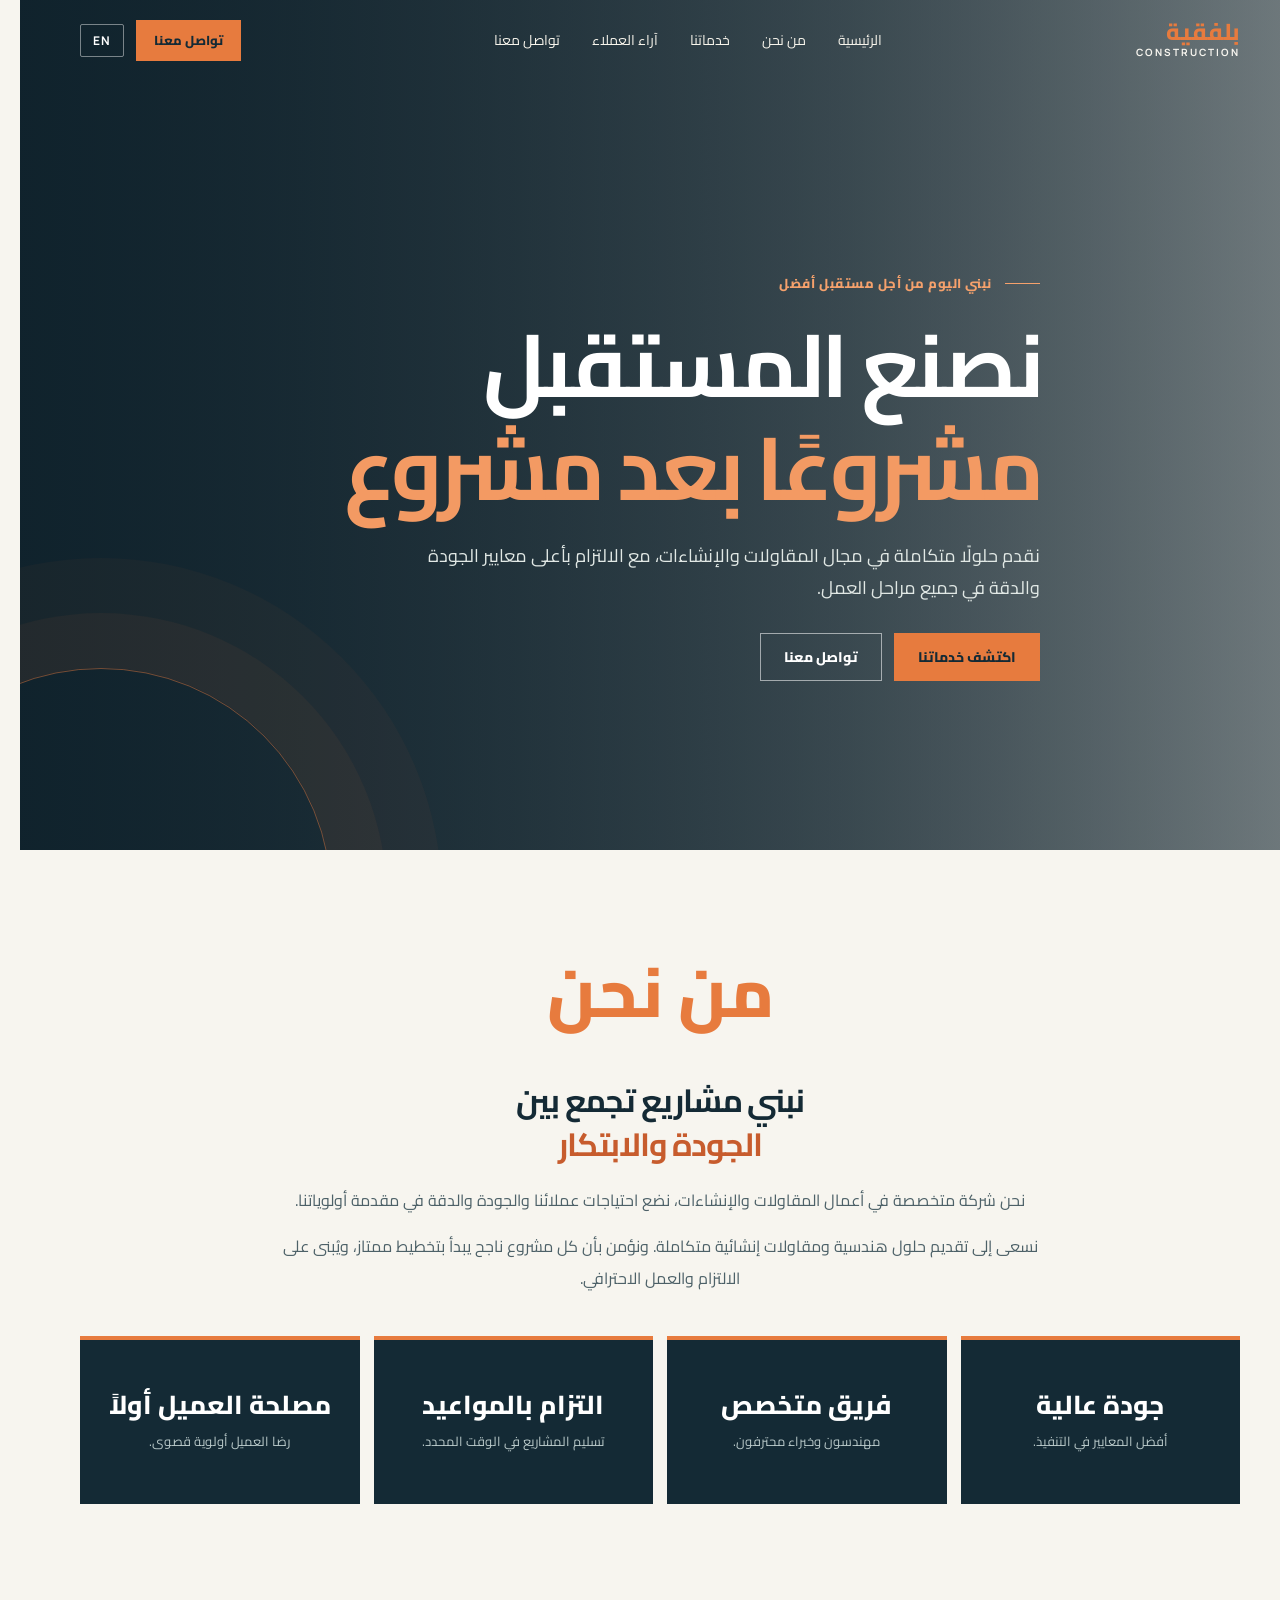
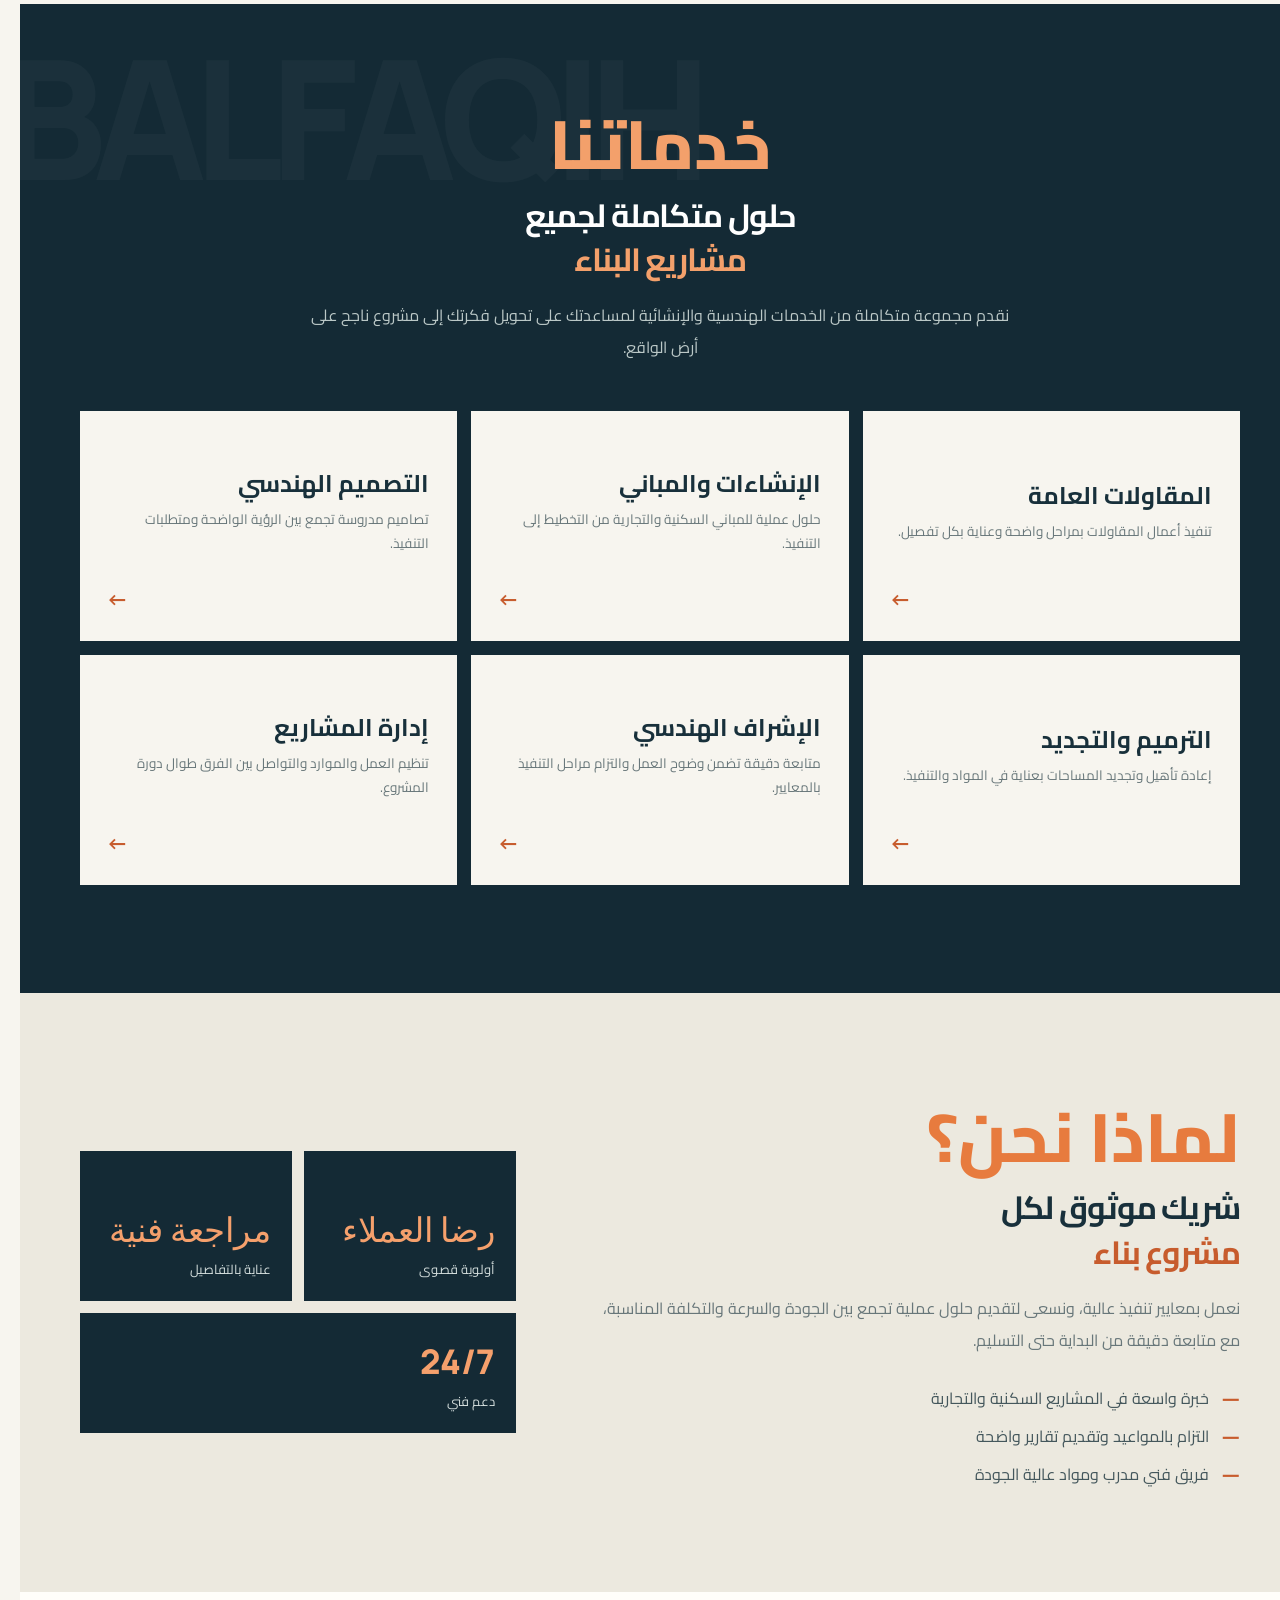
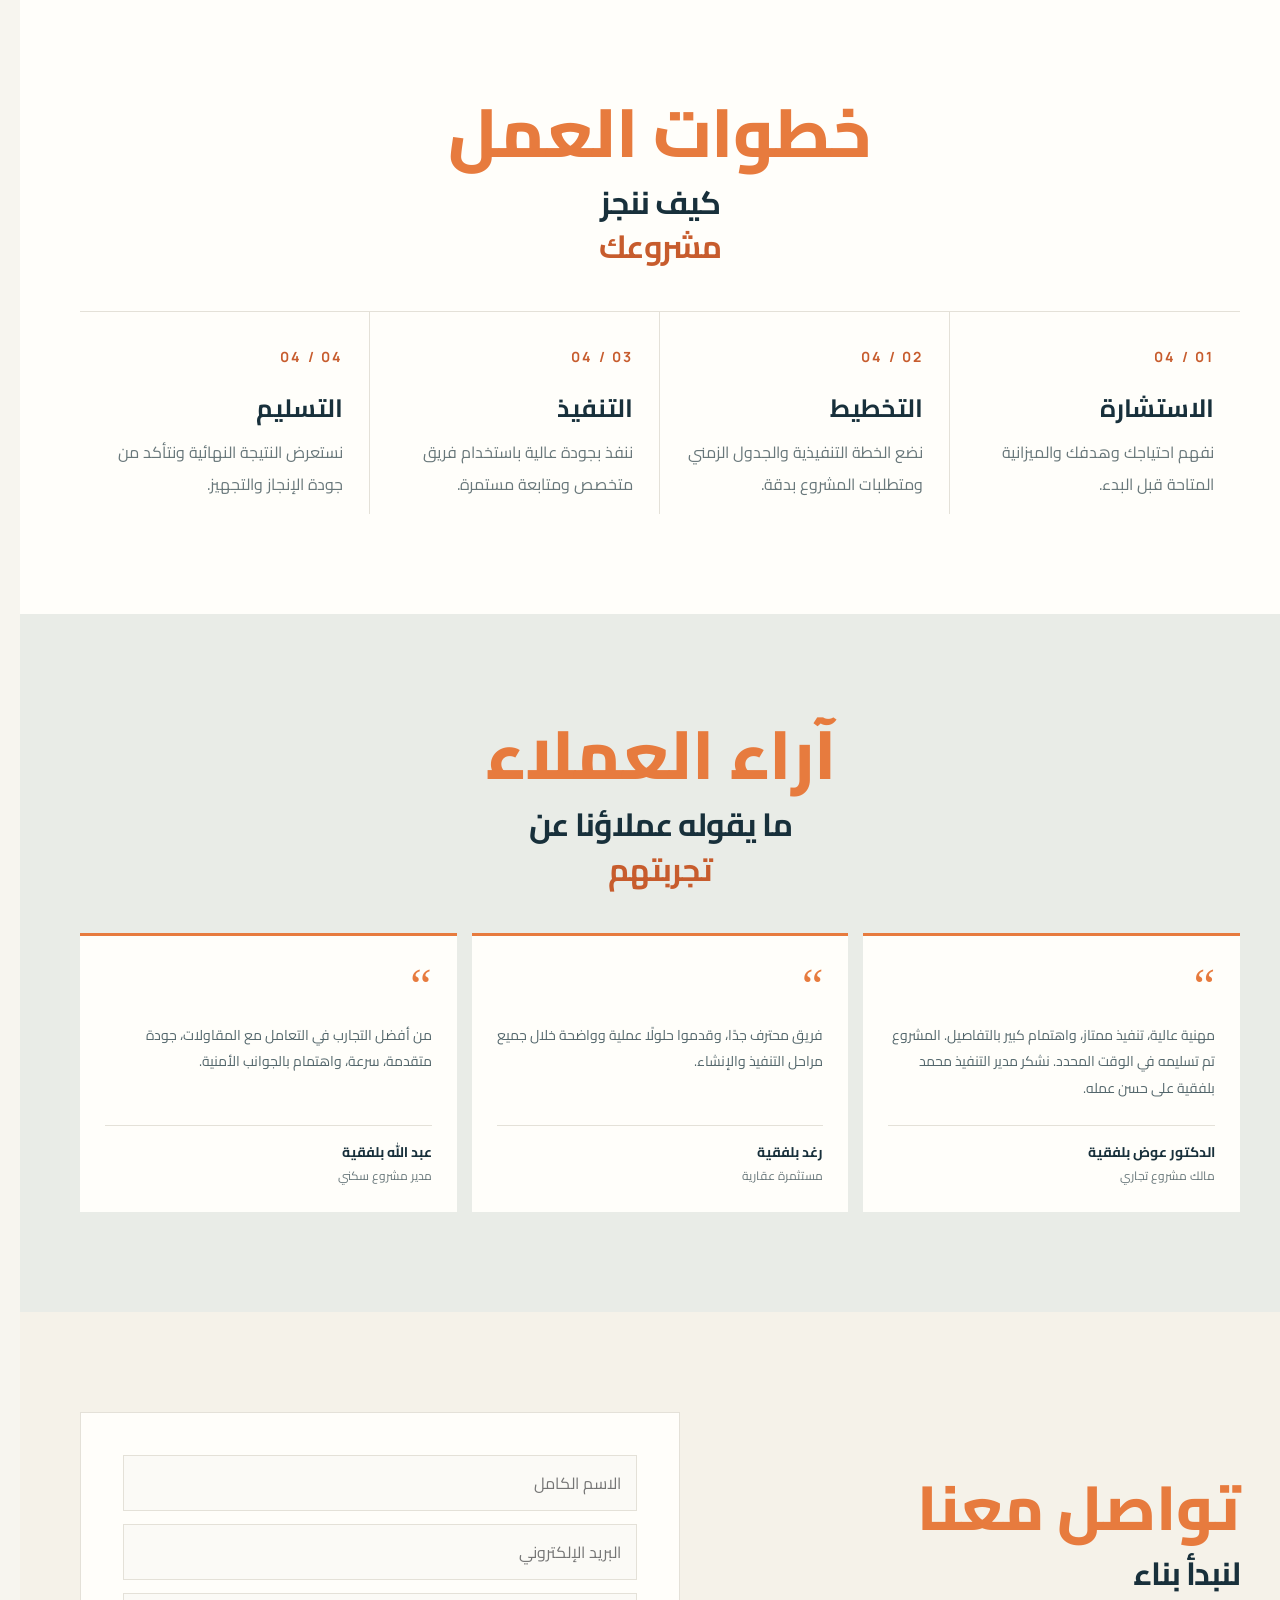
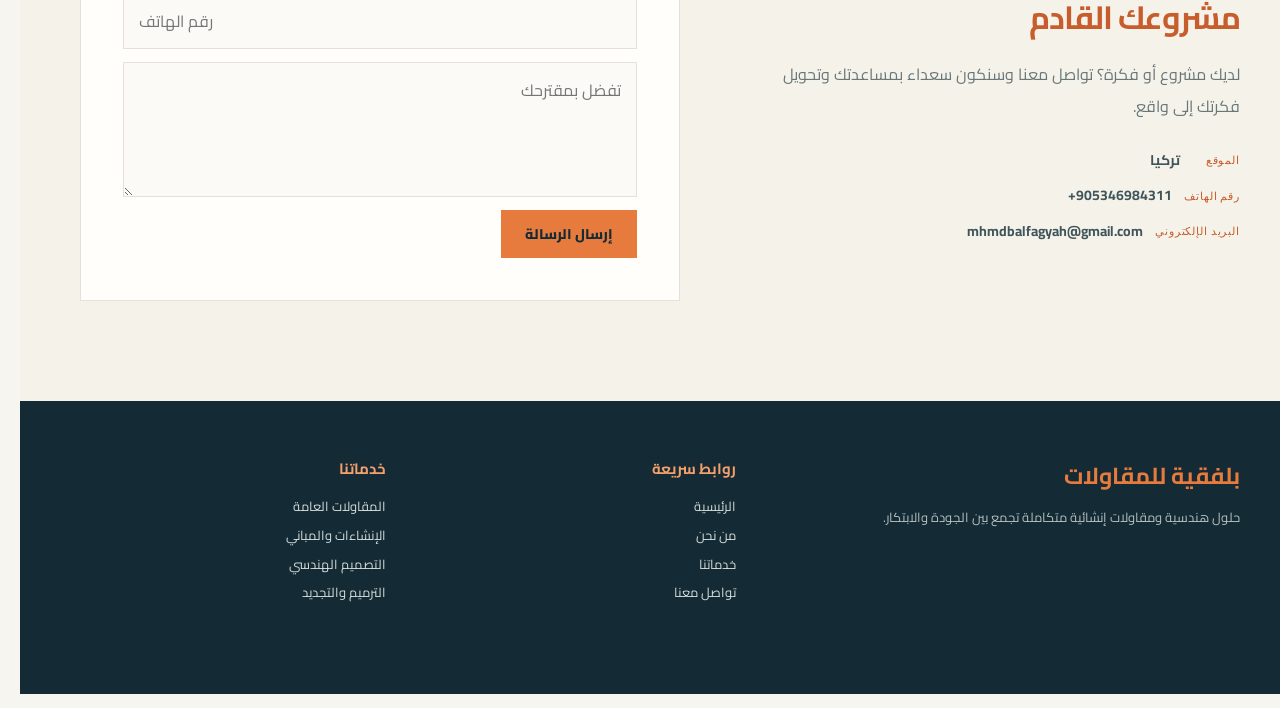
==== index.html @ ac003ad8 "Add files via upload" ====
<!doctype html>
<html lang="ar" dir="rtl">
  <head>
    <meta charset="UTF-8" />
    <meta name="viewport" content="width=device-width, initial-scale=1" />
    <meta name="theme-color" content="#142a35" />
    <meta
      name="description"
      content="Balfaqıh Construction — حلول هندسية ومقاولات إنشائية متكاملة."
    />
    <title>Balfaqıh Construction | بلفقية للمقاولات</title>
    <link rel="stylesheet" href="styles.css" />
    <script src="main.js" defer></script>
  </head>
  <body>
    <div id="app"></div>
  </body>
</html>
---- styles.css ----
@import url('https://fonts.googleapis.com/css2?family=Cairo:wght@400;500;600;700;800&family=Manrope:wght@400;500;600;700;800&display=swap');

:root {
  font-family: 'Cairo', sans-serif;
  color: #18303b;
  background: #f7f5ef;
  font-synthesis: none;
  text-rendering: optimizeLegibility;
  -webkit-font-smoothing: antialiased;
  --ink: #18303b;
  --deep: #142a35;
  --orange: #e77b3e;
  --orange-dark: #c75c2d;
  --cream: #f7f5ef;
  --paper: #fffefa;
  --muted: #68777a;
  --line: #e4e1d8;
  --serif: Georgia, 'Times New Roman', serif;
}
* { box-sizing: border-box; }
html { scroll-behavior: smooth; scroll-padding-top: 92px; }
body { margin: 0; min-width: 320px; background: var(--cream); color: var(--ink); line-height: 1.75; }
button, input, textarea { font: inherit; }
a { color: inherit; text-decoration: none; }
button { cursor: pointer; }
img { display: block; max-width: 100%; }
.container { width: min(1160px, calc(100% - 48px)); margin-inline: auto; }
.site-header { position: absolute; inset: 0 0 auto; z-index: 10; color: #fff; padding: 20px 0; transition: background .25s, padding .25s; }
.site-header.is-fixed { position: fixed; padding: 12px 0; background: rgba(20,42,53,.96); backdrop-filter: blur(12px); box-shadow: 0 8px 28px #10263022; }
.navbar { display: flex; align-items: center; justify-content: space-between; gap: 28px; }
.brand { display: flex; flex-direction: column; line-height: 1.08; flex-shrink: 0; }
.brand-ar { color: var(--orange); font-size: 23px; font-weight: 800; }
.brand-en { color: #f7f5ef; font: 700 10px/1.5 'Manrope', sans-serif; letter-spacing: .2em; }
.nav-links { display: flex; align-items: center; gap: clamp(16px, 2.5vw, 34px); }
.nav-links a { color: #f8f5ec; font-size: 14px; transition: color .2s; }
.nav-links a:hover, .nav-links a:focus-visible { color: #ffb27a; }
.head-actions { display: flex; align-items: center; gap: 12px; }
.language-toggle { border: 1px solid #ffffff70; border-radius: 2px; padding: 7px 12px; color: #fff; background: transparent; font: 700 12px 'Manrope', sans-serif; letter-spacing: .08em; }
.language-toggle:hover { background: #ffffff18; }
.header-contact { padding: 9px 18px; background: var(--orange); color: var(--deep); font-weight: 800; font-size: 13px; }
.menu-toggle { display: none; width: 42px; height: 42px; border: 1px solid #ffffff70; background: transparent; color: white; font-size: 22px; }
.hero { min-height: 680px; min-height: min(850px, 100svh); display: flex; align-items: center; position: relative; color: white; background-size: cover; background-position: center; overflow: hidden; }
.hero:before { content: ''; position: absolute; inset: 0; background-image: linear-gradient(90deg, rgba(14,33,43,.90), rgba(14,33,43,.54) 65%, rgba(14,33,43,.32)); }
.hero:after { content: ''; position: absolute; width: 460px; height: 460px; border: 1px solid #e77b3e77; border-radius: 50%; inset-inline-end: -150px; bottom: -280px; box-shadow: 0 0 0 55px #e77b3e0d, 0 0 0 110px #e77b3e09; }
.hero-content { position: relative; z-index: 1; padding-top: 90px; max-width: 760px; animation: rise .8s both; }
@keyframes rise { from { opacity: 0; transform: translateY(18px); } to { opacity: 1; transform: translateY(0); } }
.eyebrow { display: flex; align-items: center; gap: 13px; color: #f5a16c; font-size: 13px; font-weight: 800; letter-spacing: .04em; }
.eyebrow:before { content: ''; width: 35px; height: 1px; background: currentColor; }
.hero h1 { font-size: clamp(48px, 7.5vw, 88px); line-height: 1.18; margin: 18px 0 20px; letter-spacing: -.04em; }
.hero h1 span { display: block; color: #f39a63; }
.hero-description { color: #e1e8e5; font-size: clamp(15px, 1.5vw, 18px); max-width: 630px; margin: 0 0 30px; }
.hero-buttons { display: flex; gap: 12px; flex-wrap: wrap; }
.button { min-height: 48px; display: inline-flex; align-items: center; justify-content: center; padding: 10px 23px; font-weight: 800; font-size: 14px; border: 1px solid transparent; transition: transform .2s, background .2s, color .2s; }
.button:hover { transform: translateY(-2px); }
.button-primary { background: var(--orange); color: var(--deep); }
.button-primary:hover { background: #f3985f; }
.button-outline { color: #fff; border-color: #ffffff8c; }
.button-outline:hover { background: #fff; color: var(--deep); }
.hero-index { position: absolute; z-index: 1; inset-inline-end: max(24px, calc((100% - 1160px)/2)); bottom: 46px; color: #ffffffa8; font: 600 11px 'Manrope', sans-serif; letter-spacing: .2em; writing-mode: vertical-rl; }
.about { padding: 102px 0 100px; }
.about-heading { text-align: center; margin: 0 auto 44px; }
.about-heading .section-title { margin-bottom: 0; }
.section-kicker { color: var(--orange-dark); font-weight: 800; font-size: 20px; margin: 0 0 7px; }
.about-heading .section-kicker { font-size: clamp(44px, 6vw, 68px); font-weight: 800; line-height: 1.2; color: var(--orange); }
.about .section-title { color: var(--deep); }
.about .section-description { color: #4d6168; }
.section-title { font-size: clamp(32px, 4vw, 49px); line-height: 1.38; letter-spacing: -.035em; margin: 0 0 18px; }
.section-title span, .orange { color: var(--orange-dark); }
.about-copy { max-width: 860px; margin: auto; text-align: center; }
.about-copy .section-title { font-size: clamp(23px, 2.7vw, 32px); }
.section-description { color: var(--muted); line-height: 2; margin: 0 auto 14px; max-width: 780px; }
.feature-grid { display: grid; grid-template-columns: repeat(4, 1fr); gap: 14px; margin-top: 42px; }
.feature-box { min-height: 168px; padding: 26px 20px; background: var(--deep); color: #fff; position: relative; display: flex; flex-direction: column; align-items: center; justify-content: center; text-align: center; gap: 8px; }
.feature-box:before { content: ''; position: absolute; inset: 0 0 auto; height: 4px; background: var(--orange); }
.feature-box h3 { font-size: clamp(21px, 2.1vw, 26px); font-weight: 800; line-height: 1.35; margin: 0; }
.feature-box p { color: #b9c9c9; font-size: 13px; margin: 0; }
.services { background: var(--deep); color: #fff; padding: 100px 0 108px; position: relative; }
.services:before { content: 'BALFAQIH'; position: absolute; inset-inline-end: -20px; top: 30px; font: 800 clamp(70px, 13vw, 170px)/1 'Manrope', sans-serif; color: #ffffff08; letter-spacing: -.08em; pointer-events: none; }
.services .section-kicker { color: #f3a06b; font-size: clamp(44px, 6vw, 68px); font-weight: 800; line-height: 1.2; }
.services .section-title { font-size: clamp(22px, 2.6vw, 32px); }
.services .section-title span { color: #f3a06b; }
.section-head { position: relative; max-width: 720px; text-align: center; margin: 0 auto 48px; }
.section-head .section-kicker { color: #f3a06b; }
.section-head .section-description { color: #bbc8c7; }
.service-grid { display: grid; grid-template-columns: repeat(3, 1fr); gap: 14px; position: relative; }
.service-card { min-height: 230px; display: flex; flex-direction: column; justify-content: center; text-align: start; color: var(--ink); background: #f7f5ef; border: 1px solid transparent; padding: 27px 27px 56px; position: relative; overflow: hidden; transition: transform .25s, background .25s, border-color .25s, color .25s; }
.service-card:hover, .service-card:focus-visible { transform: translateY(-5px); background: #1d4152; border-color: #e77b3e99; color: #fff; }
.service-card h3 { font-size: 24px; line-height: 1.4; margin: 0 0 8px; }
.service-card p { color: var(--muted); font-size: 13.5px; margin: 0; transition: color .25s; }
.service-card:hover p, .service-card:focus-visible p { color: #c6d4d3; }
.service-card:hover .service-arrow, .service-card:focus-visible .service-arrow { color: #f3a06b; }
.service-arrow { position: absolute; bottom: 26px; inset-inline-end: 25px; color: var(--orange-dark); font: 700 22px 'Manrope', sans-serif; }
.why-us { padding: 104px 0; background: #ece9df; }
.why-grid { display: grid; grid-template-columns: 1.2fr .8fr; gap: 70px; align-items: center; }
.why-copy .section-kicker { font-size: clamp(44px, 6vw, 68px); font-weight: 800; line-height: 1.2; color: var(--orange); }
.why-copy .section-title { font-size: clamp(22px, 2.6vw, 32px); }
.why-copy .section-title { max-width: 540px; }
.why-points { display: grid; gap: 10px; margin-top: 28px; }
.why-point { display: flex; gap: 13px; align-items: baseline; color: #44575c; }
.why-point:before { content: '—'; color: var(--orange-dark); font-weight: 800; }
.why-stats { display: grid; grid-template-columns: 1fr 1fr; gap: 12px; }
.mini-stat { background: var(--deep); color: white; min-height: 150px; display: flex; flex-direction: column; justify-content: flex-end; padding: 21px; }
.mini-stat:last-child { grid-column: span 2; min-height: 120px; }
.mini-stat strong { font: 800 34px 'Manrope', sans-serif; color: #f5a06c; line-height: 1.1; }
.mini-stat span { font-size: 13px; color: #d4dedd; margin-top: 9px; }
.process { padding: 100px 0; background: var(--paper); }
.process .section-head { margin-bottom: 42px; }
.process-grid { display: grid; grid-template-columns: repeat(4, 1fr); gap: 0; border-top: 1px solid var(--line); }
.process-step { padding: 26px 23px 10px; border-inline-start: 1px solid var(--line); }
.process-step:first-child { border-inline-start: 0; }
.process-num { font: 700 12px 'Manrope', sans-serif; letter-spacing: .15em; color: var(--orange-dark); }
.process-step h3 { font-size: 19px; margin: 14px 0 6px; }
.process-step p { color: var(--muted); font-size: 13px; margin: 0; line-height: 1.9; }
.testimonials { padding: 100px 0; background: #e9ece7; }
.testimonials .section-head { margin-bottom: 42px; }
.testimonial-grid { display: grid; grid-template-columns: repeat(3, 1fr); gap: 15px; }
.testimonial-card { background: var(--paper); padding: 26px 25px; border-top: 3px solid var(--orange); display: flex; flex-direction: column; min-height: 245px; }
.quote-mark { color: var(--orange); font: 48px/1 var(--serif); }
.testimonial-card > p { color: #53666b; font-size: 14px; line-height: 1.9; margin: 12px 0 24px; flex: 1; }
.client-info { border-top: 1px solid var(--line); padding-top: 14px; display: flex; flex-direction: column; }
.client-info strong { font-size: 14px; }
.client-info span { color: var(--muted); font-size: 12px; }
.contact { padding: 100px 0; background: #f5f2e9; }
.contact-grid { display: grid; grid-template-columns: .9fr 1.1fr; gap: 70px; align-items: center; }
.contact-info { display: grid; gap: 11px; margin-top: 26px; }
.contact-info a, .contact-info p { display: flex; gap: 12px; align-items: center; margin: 0; color: #3f555b; font-size: 14px; }
.contact-info span { color: var(--orange-dark); font: 700 11px 'Manrope', sans-serif; letter-spacing: .08em; min-width: 48px; }
.contact-form { background: var(--paper); padding: clamp(24px, 4vw, 42px); display: grid; gap: 13px; border: 1px solid var(--line); }
.contact-form input, .contact-form textarea { width: 100%; color: var(--ink); background: #fbfaf6; border: 1px solid var(--line); padding: 13px 15px; outline: none; text-align: start; transition: border-color .2s; }
.contact-form input:focus, .contact-form textarea:focus { border-color: var(--orange); }
.contact-form textarea { min-height: 135px; resize: vertical; }
.contact-form .button { justify-self: start; }
.site-footer { background: var(--deep); color: #e9efeb; padding: 55px 0 20px; }
.footer-grid { display: grid; grid-template-columns: 1.5fr 1fr 1fr; gap: 45px; padding-bottom: 38px; }
.footer-brand { color: var(--orange); font-size: 23px; margin: 0 0 10px; }
.footer-grid p { color: #b5c1c0; font-size: 13px; max-width: 390px; margin: 0; }
.footer-grid h3 { color: #f3a06b; font-size: 15px; margin: 0 0 13px; }
.footer-links { display: grid; gap: 6px; color: #d4ddda; font-size: 13px; }
.footer-links a:hover { color: #f3a06b; }
.copyright { border-top: 1px solid #ffffff20; padding-top: 16px; color: #a9b9b8; text-align: center; font: 11px 'Manrope', sans-serif; }
.scroll-top { position: fixed; z-index: 9; bottom: 22px; inset-inline-end: 22px; width: 43px; height: 43px; border: 0; background: var(--orange); color: var(--deep); font-size: 20px; opacity: 0; transform: translateY(8px); pointer-events: none; transition: opacity .2s, transform .2s; }
.scroll-top.visible { opacity: 1; transform: translateY(0); pointer-events: auto; }
.detail-page { min-height: 100vh; }
.detail-hero { min-height: 100vh; min-height: 100svh; display: flex; align-items: center; color: white; position: relative; background-size: cover; background-position: center; }
.detail-hero:before { content: ''; position: absolute; inset: 0; background: linear-gradient(135deg, rgba(14,33,43,.82), rgba(14,33,43,.74)); }
.detail-hero-content { position: relative; width: min(1160px, calc(100% - 48px)); min-height: 100vh; min-height: 100svh; margin: 0 auto; padding: 130px 0 54px; display: flex; flex-direction: column; align-items: center; justify-content: center; text-align: center; }
.detail-hero .eyebrow { justify-content: center; margin: 12px 0 0; }
.detail-hero h1 { font-size: clamp(36px, 5.4vw, 62px); margin: 5px 0 10px; line-height: 1.25; }
.detail-hero .detail-description { color: #e0e8e4; max-width: 700px; margin: 0 auto 22px; }
.detail-subheading { margin: 0 0 16px; color: #f4a271; font-size: clamp(18px, 2vw, 24px); }
.detail-back { display: inline-flex; align-items: center; gap: 9px; color: #f4a271; font-weight: 700; font-size: 13px; }
.detail-features { width: 100%; display: grid; grid-template-columns: repeat(auto-fit, minmax(min(100%, 245px), 1fr)); gap: 14px; }
.detail-feature { min-height: 118px; padding: 20px 22px; background: rgba(255,254,250,.94); border: 1px solid #ffffff70; border-bottom: 3px solid var(--orange); display: flex; flex-direction: column; align-items: center; justify-content: center; color: var(--ink); text-align: center; backdrop-filter: blur(5px); }
.detail-feature h3 { margin: 0; font-size: 18px; line-height: 1.6; }
html[dir="ltr"] body { font-family: 'Manrope', sans-serif; }
html[dir="ltr"] .hero h1, html[dir="ltr"] .section-title, html[dir="ltr"] .detail-hero h1 { letter-spacing: -.045em; }
html[dir="ltr"] .hero:before { background-image: linear-gradient(90deg, rgba(14,33,43,.90), rgba(14,33,43,.54) 65%, rgba(14,33,43,.32)); }
html[dir="ltr"] .eyebrow:before { order: 0; }
@media (max-width: 900px) {
  .nav-links { gap: 14px; }
  .nav-links a { font-size: 12px; }
  .header-contact { display: none; }
  .feature-grid { grid-template-columns: repeat(2, 1fr); }
  .why-grid { gap: 35px; }
  .process-grid { grid-template-columns: repeat(2, 1fr); }
  .process-step:nth-child(3) { border-inline-start: 0; }
  .contact-grid { gap: 35px; }
}
@media (max-width: 700px) {
  .container { width: min(100% - 36px, 540px); }
  .site-header { padding: 14px 0; }
  .menu-toggle { display: block; order: 3; }
  .head-actions { margin-inline-start: auto; }
  .nav-links { display: none; position: absolute; top: 68px; inset-inline: 18px; padding: 20px; background: var(--deep); border: 1px solid #ffffff2e; flex-direction: column; align-items: stretch; gap: 0; box-shadow: 0 16px 35px #1026304a; }
  .nav-links.open { display: flex; }
  .nav-links a { padding: 11px 7px; font-size: 15px; border-bottom: 1px solid #ffffff1a; }
  .hero { min-height: 720px; min-height: 100svh; }
  .hero-content { padding-top: 85px; }
  .hero h1 { font-size: clamp(43px, 13vw, 65px); }
  .hero-description { font-size: 15px; }
  .hero-index { bottom: 25px; }
  .about, .services, .why-us, .process, .testimonials, .contact { padding: 75px 0; }
  .feature-grid, .service-grid, .testimonial-grid, .detail-features { grid-template-columns: 1fr; }
  .service-card { min-height: 210px; }
  .why-grid, .contact-grid { grid-template-columns: 1fr; }
  .why-stats { grid-template-columns: 1fr 1fr; }
  .mini-stat { min-height: 125px; }
  .process-grid { grid-template-columns: 1fr 1fr; }
  .process-step { padding: 22px 14px; }
  .footer-grid { grid-template-columns: 1fr 1fr; gap: 28px; }
  .footer-grid > :first-child { grid-column: 1 / -1; }
  .detail-hero-content { width: calc(100% - 36px); padding: 120px 0 40px; }
  .detail-features { grid-template-columns: 1fr; max-width: 460px; gap: 9px; }
  .detail-feature { min-height: 76px; padding: 14px 17px; }
  .detail-feature h3 { font-size: 15px; }
}
@media (max-width: 420px) {
  .brand-ar { font-size: 20px; }
  .language-toggle { padding: 7px 9px; }
  .process-grid { grid-template-columns: 1fr; }
  .process-step, .process-step:nth-child(3) { border-inline-start: 0; border-bottom: 1px solid var(--line); }
  .footer-grid { grid-template-columns: 1fr; }
  .footer-grid > :first-child { grid-column: auto; }
}
@media (prefers-reduced-motion: reduce) { *, *::before, *::after { scroll-behavior: auto !important; animation-duration: .01ms !important; transition-duration: .01ms !important; } }

.reveal { opacity: 0; transform: translateY(34px); transition: opacity .8s cubic-bezier(.2,.7,.2,1) var(--d, 0ms), transform .8s cubic-bezier(.2,.7,.2,1) var(--d, 0ms); }
.reveal.in { opacity: 1; transform: none; }

/* large section words, with smaller headings beneath */
.process .section-kicker, .testimonials .section-kicker { font-size: clamp(44px, 6vw, 68px); font-weight: 800; line-height: 1.2; color: var(--orange); }
.contact .section-kicker { font-size: clamp(42px, 5.2vw, 62px); font-weight: 800; line-height: 1.2; color: var(--orange); }
.process .section-title, .testimonials .section-title, .contact .section-title { font-size: clamp(22px, 2.6vw, 32px); }
.process-num { font-size: 14px; }
.process-step { padding: 30px 26px 14px; }
.process-step h3 { font-size: 25px; margin: 16px 0 8px; }
.process-step p { font-size: 16px; line-height: 1.95; }
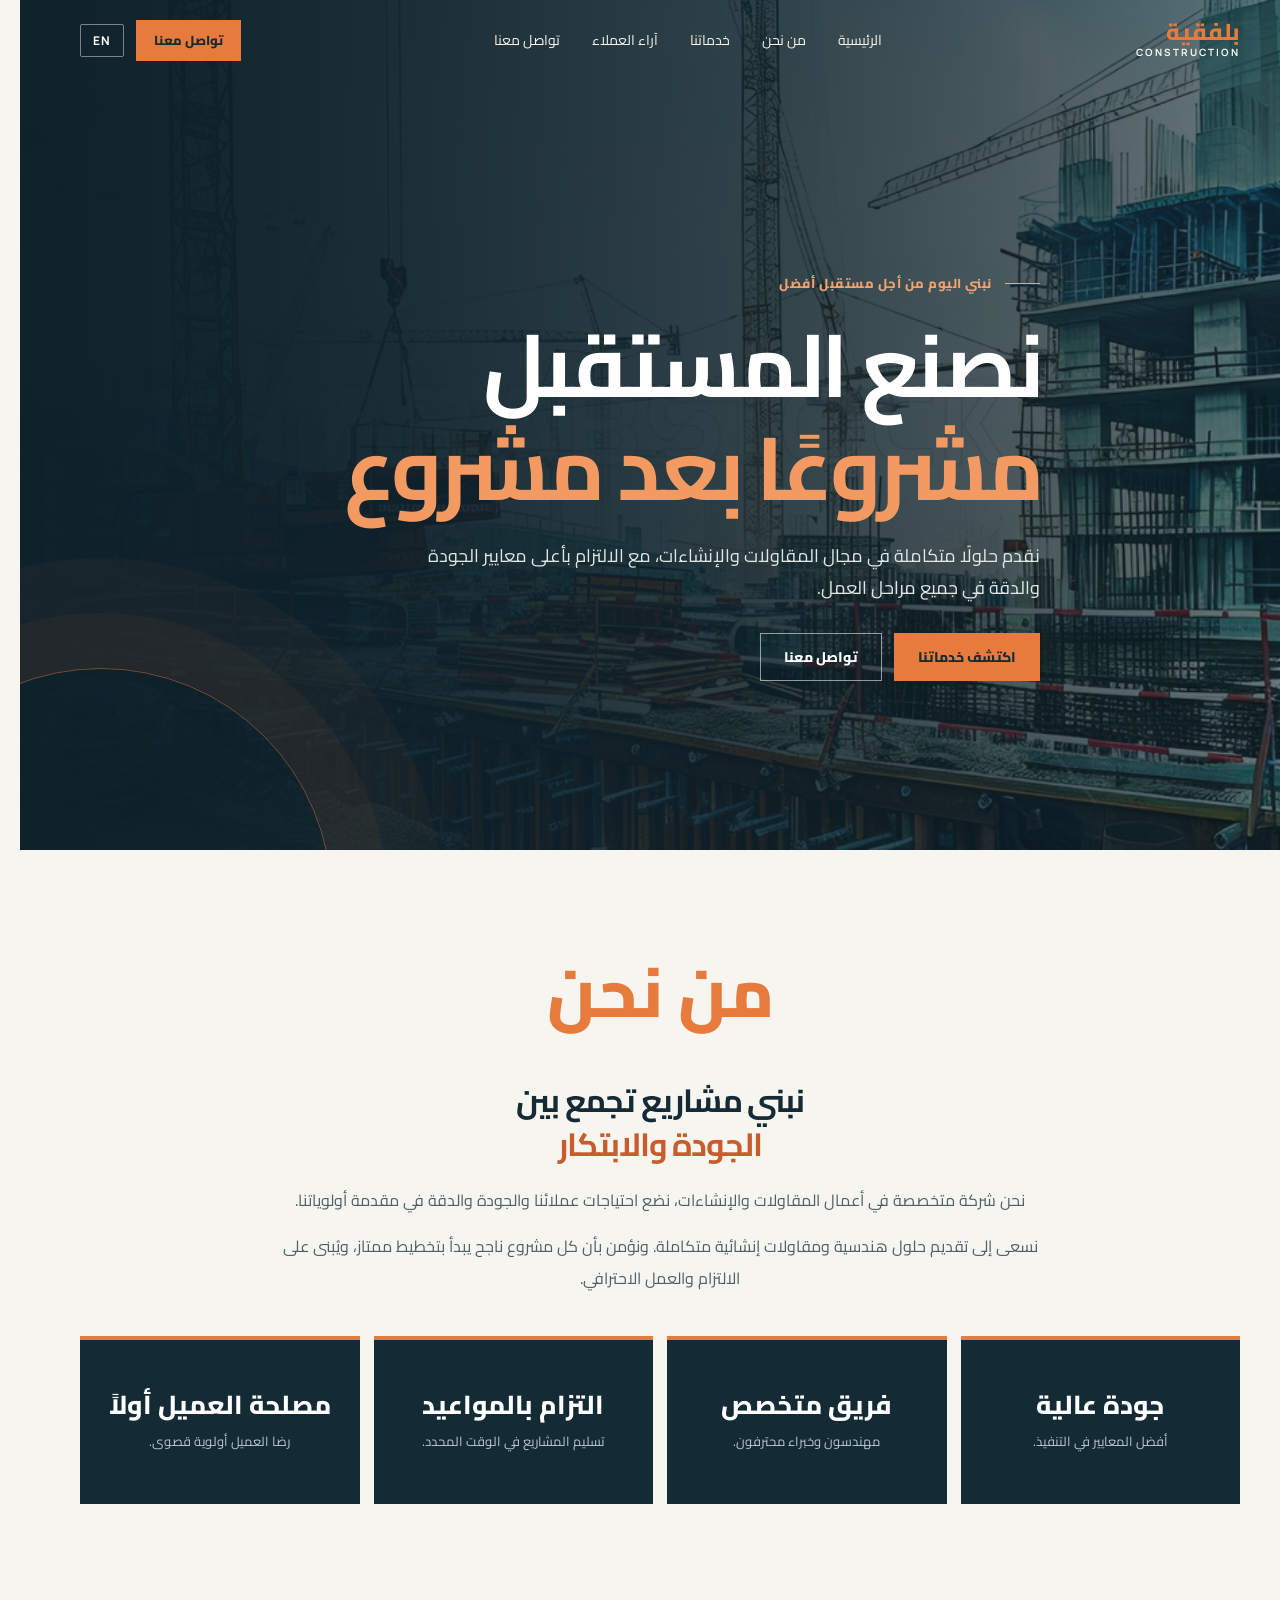
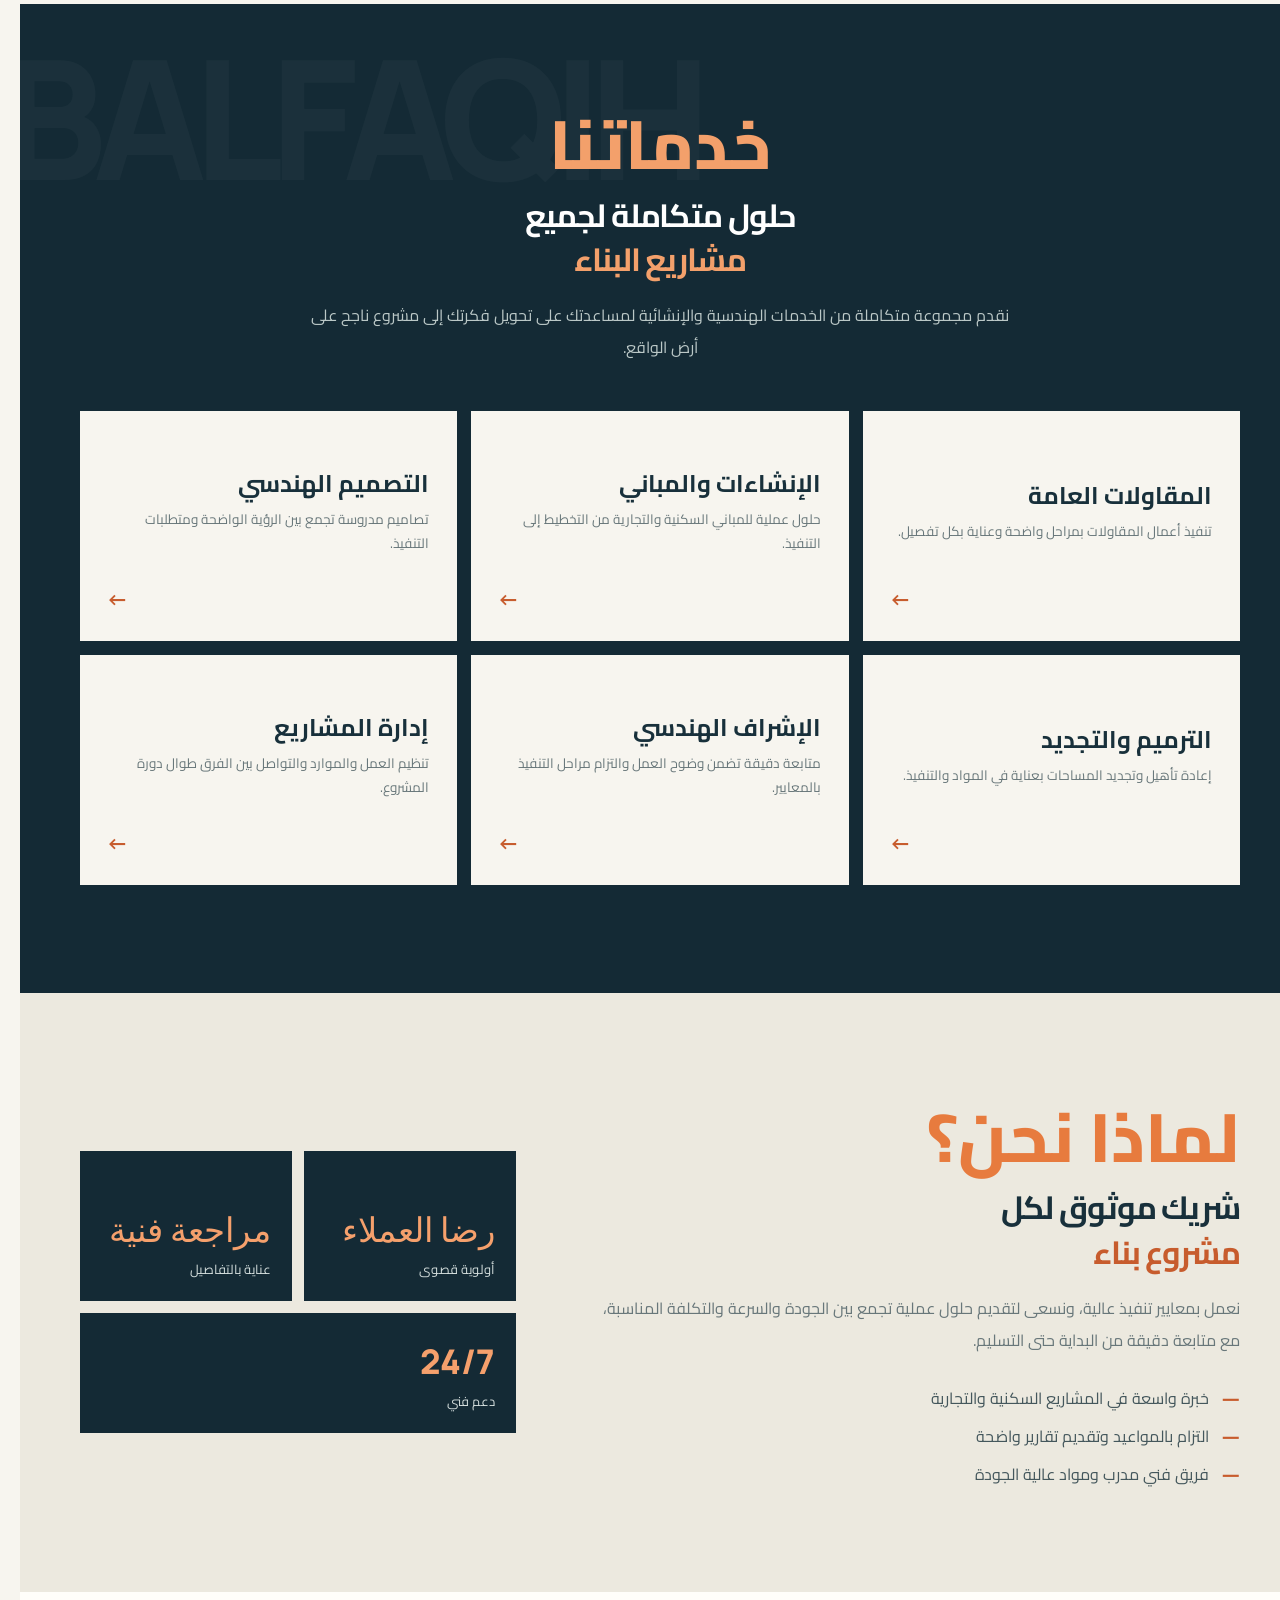
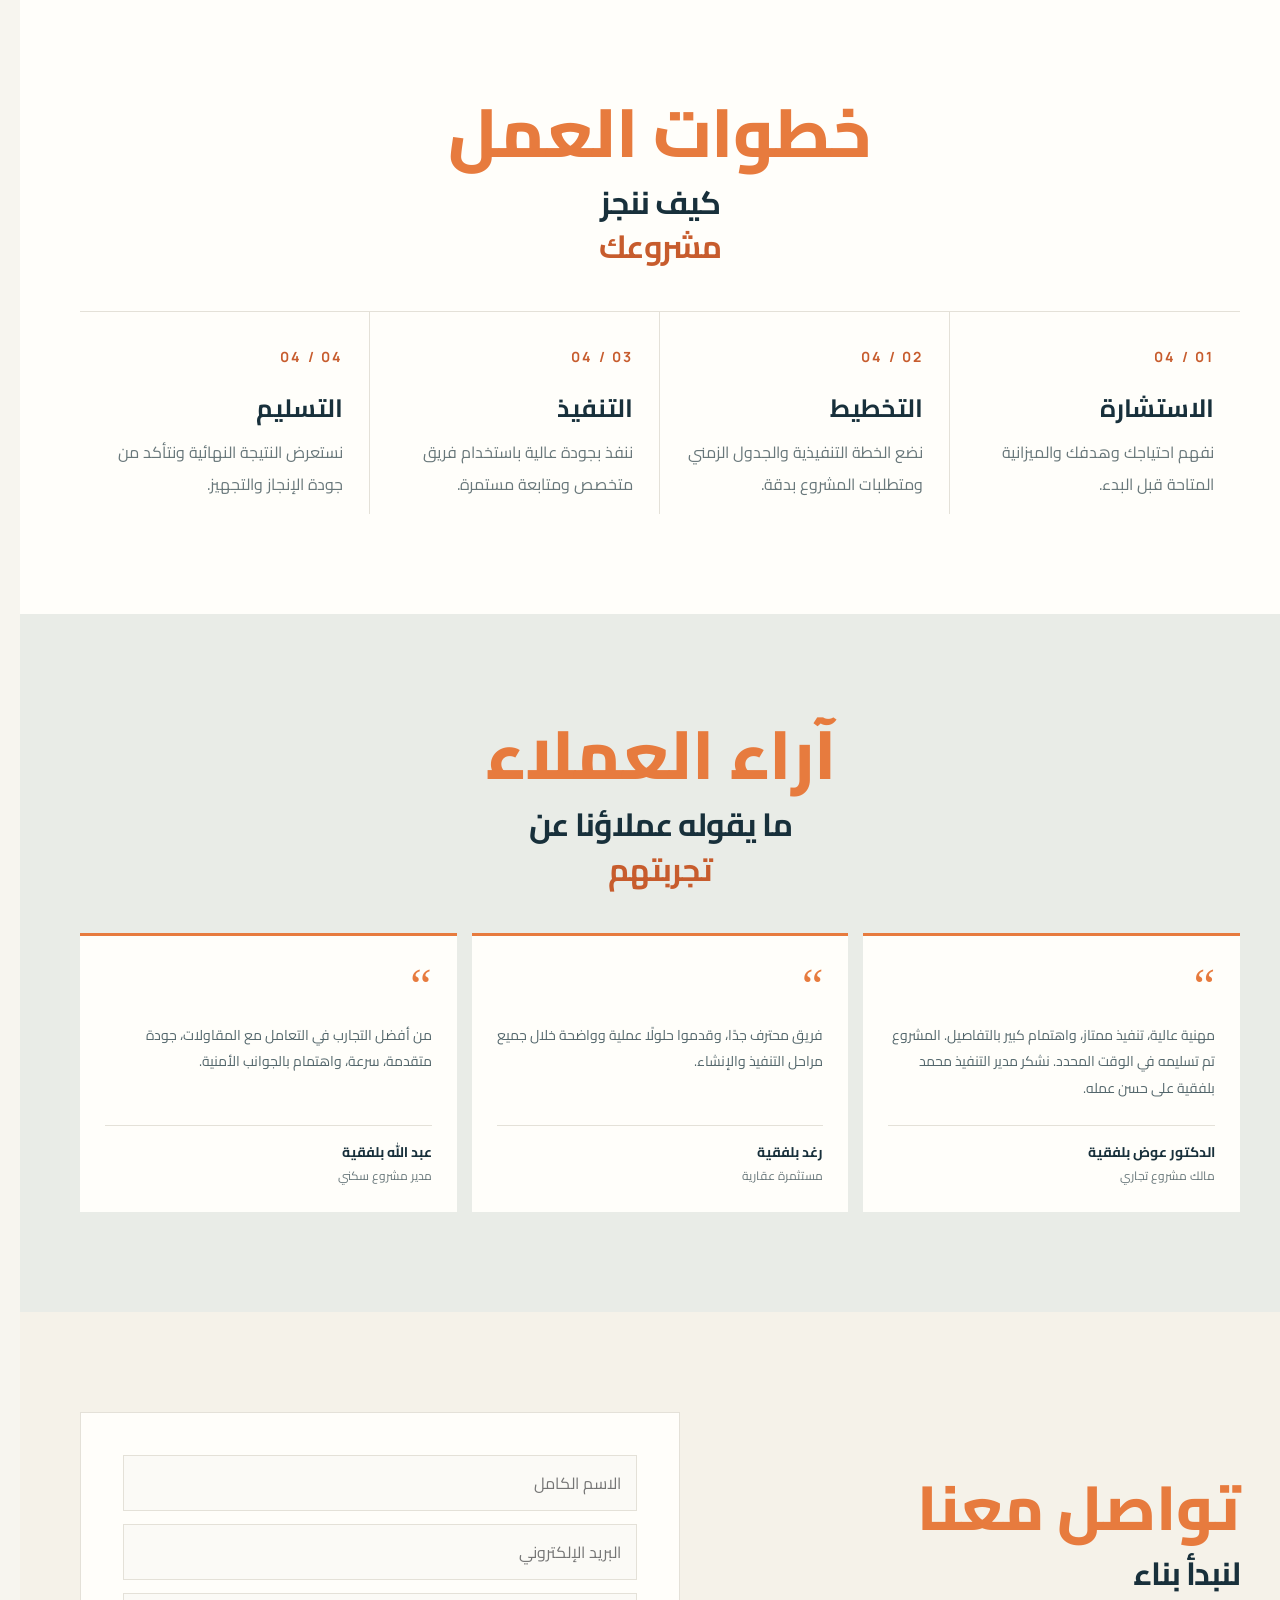
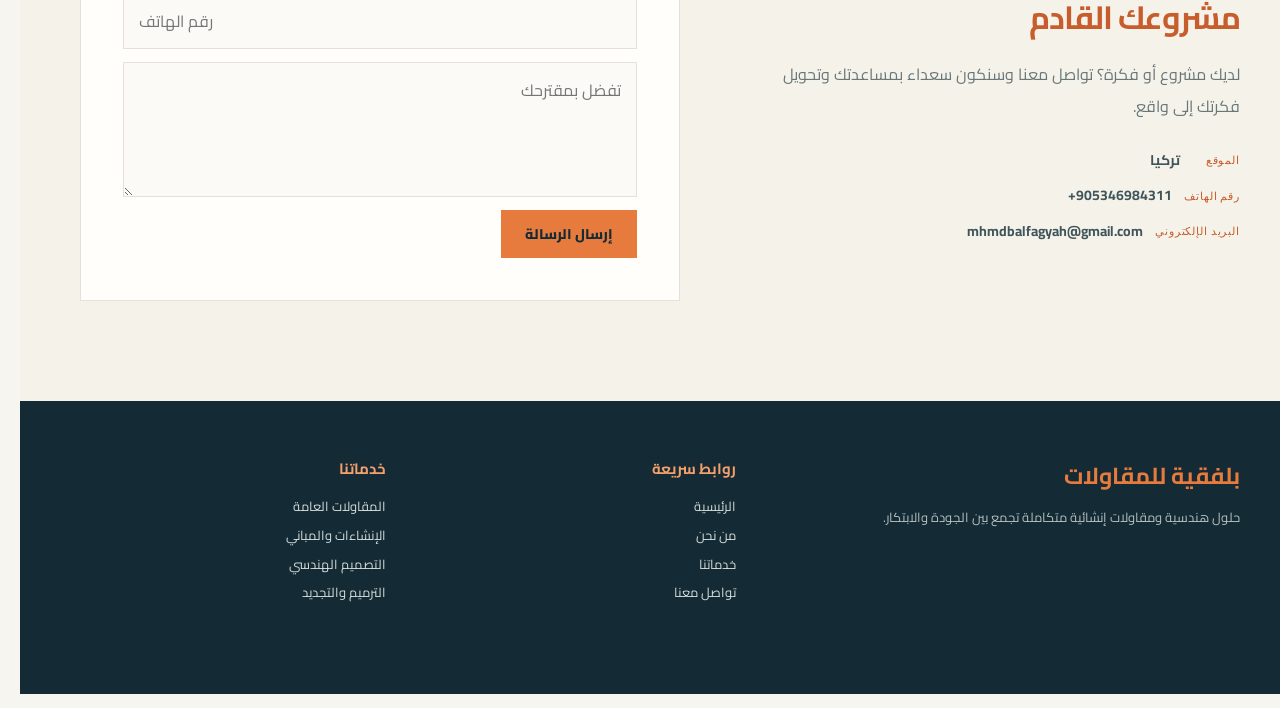
==== commit 4d52b4e6: "Update index.html" ====
--- a/index.html
+++ b/index.html
@@ -6,9 +6,31 @@
     <meta name="theme-color" content="#142a35" />
     <meta
       name="description"
-      content="Balfaqıh Construction — حلول هندسية ومقاولات إنشائية متكاملة."
+      content="بلفقية للمقاولات والإنشاءات في تركيا: خدمات المقاولات العامة، البناء، التصميم الهندسي، الترميم، الإشراف وإدارة المشاريع."
     />
-    <title>Balfaqıh Construction | بلفقية للمقاولات</title>
+    <meta name="robots" content="index, follow" />
+    <link rel="canonical" href="https://mab2006.github.io/bilfikya-vscode/" />
+    <meta property="og:type" content="website" />
+    <meta property="og:locale" content="ar" />
+    <meta property="og:title" content="بلفقية للمقاولات والإنشاءات | Balfaqih Construction" />
+    <meta
+      property="og:description"
+      content="حلول متكاملة في المقاولات والإنشاءات، التصميم الهندسي، الترميم وإدارة المشاريع."
+    />
+    <meta property="og:url" content="https://mab2006.github.io/bilfikya-vscode/" />
+    <title>بلفقية للمقاولات والإنشاءات | Balfaqih Construction</title>
+    <script type="application/ld+json">
+      {
+        "@context": "https://schema.org",
+        "@type": "Organization",
+        "name": "بلفقية للمقاولات",
+        "alternateName": "Balfaqih Construction",
+        "url": "https://mab2006.github.io/bilfikya-vscode/",
+        "description": "خدمات المقاولات والإنشاءات والتصميم الهندسي والترميم والإشراف وإدارة المشاريع في تركيا.",
+        "telephone": "+905346984311",
+        "email": "mhmdbalfagyah@gmail.com"
+      }
+    </script>
     <link rel="stylesheet" href="styles.css" />
     <script src="main.js" defer></script>
   </head>
